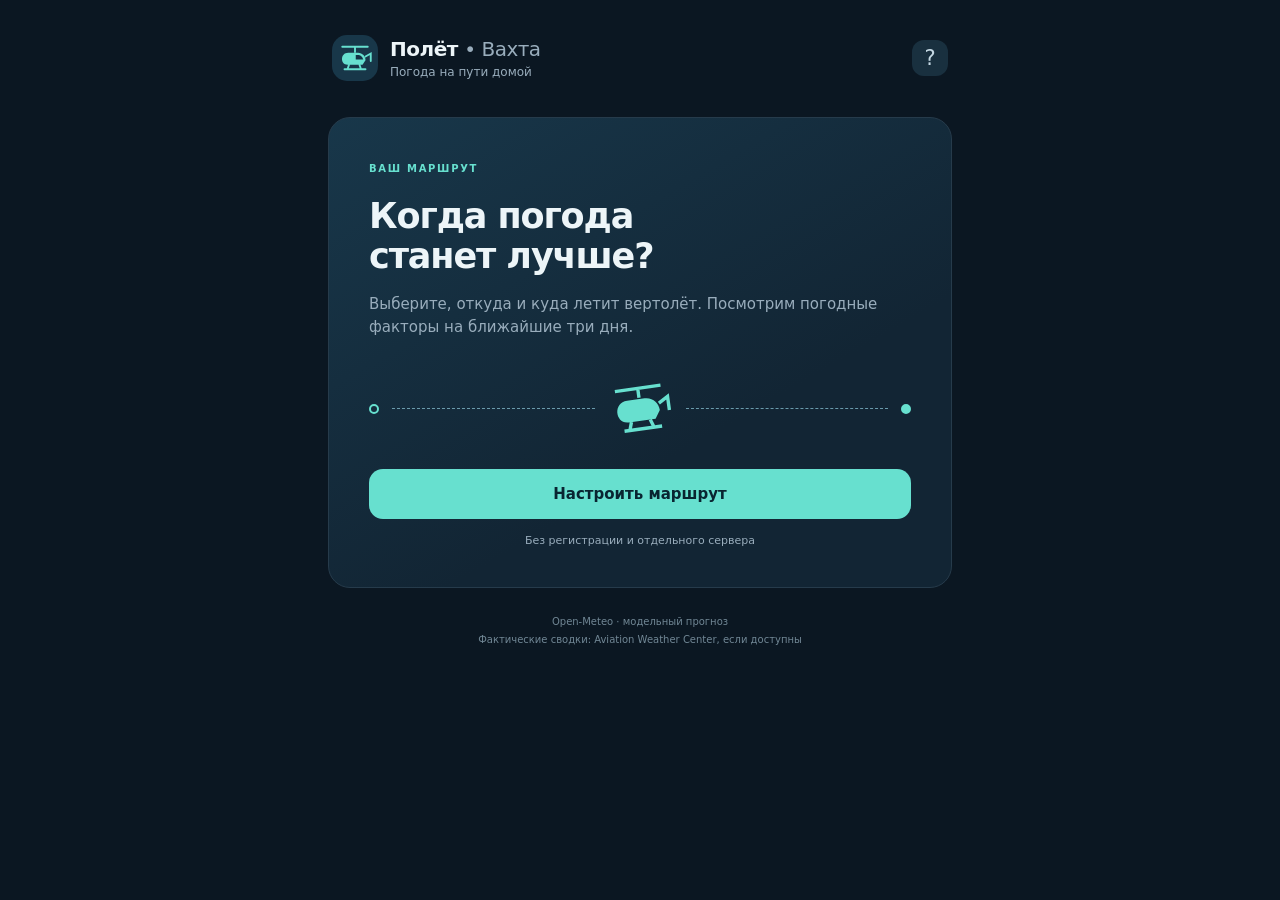
==== app/src/main/assets/index.html @ 20a87e96 "Create standalone Polet Vahta Android weather prototype 0.1.0" ====
<!doctype html><html lang="ru"><head><meta charset="utf-8"><meta name="viewport" content="width=device-width,initial-scale=1,maximum-scale=1"><meta name="theme-color" content="#0b1722"><title>Полёт • Вахта</title><link rel="stylesheet" href="style.css"></head>
<body>
<header><div class="brand"><div class="logo"><svg viewBox="0 0 48 48" fill="none"><path d="M7 9h34M24 9v7M10 39h28M16 33l-2 6m16-6 2 6m6-17 7-4v10" stroke="currentColor" stroke-width="2.5" stroke-linecap="round"/><path d="M15 17h13c6 0 10 5 10 10l-4 6H14C4 33 4 17 15 17Z" fill="currentColor"/><path d="M25 20h4c3 0 5 3 6 6H25Z" fill="#143245"/></svg></div><div><b>Полёт <span>• Вахта</span></b><small>Погода на пути домой</small></div></div><button class="icon" id="helpBtn" aria-label="Как работает оценка">?</button></header>
<main>
<section id="welcome" class="welcome card"><span class="eyebrow">ВАШ МАРШРУТ</span><h1>Когда погода<br>станет лучше?</h1><p>Выберите, откуда и куда летит вертолёт. Посмотрим погодные факторы на ближайшие три дня.</p><div class="flight-art"><span class="point"></span><span class="dash"></span><svg viewBox="0 0 48 48"><path d="M7 9h34M24 9v7M10 39h28M16 33l-2 6m16-6 2 6m6-17 7-4v10" stroke="currentColor" stroke-width="2.5" fill="none"/><path d="M15 17h13c6 0 10 5 10 10l-4 6H14C4 33 4 17 15 17Z" fill="currentColor"/></svg><span class="dash"></span><span class="point end"></span></div><button class="primary" id="startBtn">Настроить маршрут</button><small>Без регистрации и отдельного сервера</small></section>
<div id="dashboard" hidden>
<button id="routeBtn" class="route card"><div class="route-label">МАРШРУТ <span>Изменить ↗</span></div><div class="route-names"><b id="fromName"></b><span>→</span><b id="toName"></b></div><small id="routeMeta"></small></button>
<div class="update-line"><span id="updated">Погода ещё не загружена</span><button id="refreshBtn">↻ Обновить</button></div>
<div id="message" hidden role="status"></div>
<div class="tabs" id="days"></div>
<section id="summary" class="summary card"></section>
<div class="section-title"><h2>Почасовой прогноз</h2><button id="settingsBtn">Пороги оценки</button></div>
<p class="caption" id="timezone"></p><div id="hours"></div>
<section id="observations" class="card" hidden></section>
<section class="card limitations"><div class="section-title"><h2>Что пока неизвестно</h2><span class="tag">v0.1</span></div><p>Нет прогноза высоты нижней границы облаков, обледенения и турбулентности. Пять точек не покрывают весь маршрут. Прогноз у поверхности не описывает условия на высоте полёта.</p><p>Оценка показывает погодные факторы, а решение о рейсе принимает перевозчик.</p></section>
</div>
<footer>Open-Meteo · модельный прогноз<br>Фактические сводки: Aviation Weather Center, если доступны</footer>
</main>
<div id="modal" class="overlay" hidden><section class="sheet" role="dialog" aria-modal="true" aria-labelledby="modalTitle"><div class="sheet-head"><h2 id="modalTitle"></h2><button id="closeModal" class="icon" aria-label="Закрыть">×</button></div><div id="modalBody"></div></section></div>
<script src="engine.js"></script><script src="app.js"></script></body></html>
---- app/src/main/assets/style.css ----
:root{color-scheme:dark;--bg:#0b1722;--card:#122534;--line:#263b4b;--text:#edf5f8;--muted:#99adbc;--teal:#67e0cf;--yellow:#f6c668;--red:#ff9395;--green:#82dbc4;font-family:system-ui,-apple-system,Arial,sans-serif}*{box-sizing:border-box}body{margin:0;background:var(--bg);color:var(--text);font-size:15px}button,input{font:inherit}button{cursor:pointer;color:inherit;border:0}button:disabled{opacity:.55;cursor:default}button:focus-visible,input:focus-visible{outline:2px solid var(--teal);outline-offset:3px}[hidden]{display:none!important}header{display:flex;align-items:center;justify-content:space-between;padding:24px 22px 20px;max-width:660px;margin:auto}.brand{display:flex;gap:12px;align-items:center}.brand b{font-size:20px;letter-spacing:-.5px}.brand b span{font-weight:450;color:var(--muted)}.brand small{display:block;color:var(--muted);font-size:12px;margin-top:4px}.logo{background:#183749;color:var(--teal);width:46px;height:46px;padding:5px;border-radius:15px}.icon{background:#19303f;color:#c5d9e4;width:36px;height:36px;border-radius:12px;font-size:21px}main{padding:0 18px 24px;max-width:660px;margin:auto}.card{border:1px solid var(--line);background:var(--card);border-radius:22px;padding:20px;margin-bottom:16px}.welcome{padding:30px 24px;margin-top:16px;background:linear-gradient(150deg,#18374a,#122534 65%)}.eyebrow,.route-label{font-size:10px;font-weight:750;letter-spacing:1.7px;color:var(--teal)}h1{font-size:35px;line-height:1.15;letter-spacing:-1.1px;margin:20px 0 16px}p{line-height:1.55;color:var(--muted)}.welcome p{font-size:15px}.flight-art{display:flex;align-items:center;gap:13px;padding:22px 0 28px;color:var(--teal)}.flight-art svg{width:65px;height:65px;transform:rotate(-8deg)}.point{width:10px;height:10px;border-radius:50%;border:2px solid var(--teal)}.point.end{background:var(--teal)}.dash{flex:1;border-top:1px dashed #6a9aab}.primary{width:100%;background:var(--teal);color:#092531;font-weight:750;padding:15px;border-radius:14px;min-height:50px}.welcome>small{display:block;text-align:center;font-size:11px;color:var(--muted);margin-top:15px}.route{display:block;width:100%;text-align:left}.route-label{color:var(--muted);display:flex;justify-content:space-between}.route-label span{color:var(--teal);letter-spacing:0;font-size:12px}.route-names{display:flex;gap:13px;align-items:center;margin:14px 0 10px}.route-names b{font-size:18px;flex:1;overflow-wrap:anywhere}.route-names>span{color:var(--teal);font-size:24px}.route small{font-size:11px;color:var(--muted)}.update-line{display:flex;justify-content:space-between;align-items:center;gap:8px;font-size:11px;color:var(--muted);margin:-2px 2px 20px}.update-line button{color:var(--teal);background:none;padding:9px 0;white-space:nowrap}.tabs{display:flex;padding:5px;background:#142634;border-radius:15px;gap:4px;margin:0 0 16px}.tabs button{flex:1;background:transparent;color:var(--muted);padding:11px 3px;border-radius:11px;font-weight:600}.tabs button.selected{background:#2a485a;color:var(--text)}.tabs small{display:block;font-size:10px;font-weight:400;margin-top:4px}.summary{position:relative;background:linear-gradient(140deg,#183346,#122534);overflow:hidden}.status-line{display:flex;align-items:center;gap:8px;font-size:11px;font-weight:650;letter-spacing:.5px}.dot{width:8px;height:8px;border-radius:50%;background:currentColor;flex-shrink:0}.summary h2{font-size:25px;line-height:1.2;letter-spacing:-.6px;margin:14px 0 10px}.summary p{font-size:13px;margin:0 0 14px}.note{font-size:12px;padding:12px 14px;background:#0e1f2c;border-radius:12px;color:#abc0cf;line-height:1.5}.summary .note+.note{margin-top:8px}.section-title{display:flex;justify-content:space-between;align-items:center;gap:10px;margin:25px 2px 8px}h2{font-size:17px;margin:0}.section-title button{background:none;color:var(--teal);font-size:11px;padding:8px 0}.caption{font-size:11px;margin:0 2px 14px;color:var(--muted)}.hour{display:block;text-align:left;width:100%;padding:14px 15px;margin-bottom:9px;border:1px solid var(--line);border-radius:16px;background:#102230}.hour-top{display:flex;justify-content:space-between;gap:10px;align-items:center}.hour-top b{font-size:16px}.badge{font-size:10px;display:flex;align-items:center;gap:6px;font-weight:650}.green{color:var(--green)}.yellow{color:var(--yellow)}.red{color:var(--red)}.gray{color:var(--muted)}.metrics{display:grid;grid-template-columns:repeat(3,minmax(0,1fr));gap:7px;margin-top:13px}.metric{background:#172c3b;padding:9px 8px;border-radius:10px}.metric small{display:block;font-size:9px;color:var(--muted);margin-bottom:4px}.metric b{font-size:13px;font-weight:650}.hour-reason{color:var(--muted);font-size:11px;line-height:1.45;margin:10px 0 0}.limitations{margin-top:18px;background:#0e1e2b}.limitations .section-title{margin:0 0 12px}.limitations p{font-size:12px;margin:8px 0}.tag{background:#213747;border-radius:6px;color:var(--muted);padding:4px 7px;font-size:10px}footer{text-align:center;color:#718795;font-size:10px;line-height:1.8;margin-top:25px}.overlay{position:fixed;inset:0;background:#0009;z-index:10;display:flex;align-items:flex-end;justify-content:center}.sheet{width:100%;max-width:660px;max-height:94vh;overflow:auto;background:#102331;border:1px solid #304858;border-radius:24px 24px 0 0;padding:22px 20px 30px}.sheet-head{display:flex;align-items:center;justify-content:space-between;gap:12px;margin-bottom:20px}.sheet-head h2{font-size:21px}.sheet p{font-size:13px}.sheet label{display:block;font-size:12px;color:var(--muted);margin:12px 0 7px}input{width:100%;min-height:46px;background:#0b1b28;border:1px solid #345164;border-radius:10px;padding:11px 12px;color:var(--text)}input::placeholder{color:#678295}.two{display:grid;grid-template-columns:1fr 1fr;gap:12px}.field-group{padding:15px;border:1px solid var(--line);border-radius:15px;margin-bottom:15px}.field-group h3{font-size:14px;color:var(--teal);margin:0 0 10px}.search-row{display:flex;gap:8px}.search-row button{background:#244758;border-radius:10px;padding:0 13px;font-size:12px}.results button{display:block;text-align:left;background:#1b3545;border-radius:10px;margin-top:6px;padding:12px;width:100%;font-size:13px}.results small{display:block;color:var(--muted);margin-top:5px}.form-error,#message{color:var(--yellow);padding:12px;border-radius:12px;background:#362e24;font-size:12px;line-height:1.5;margin-bottom:14px}.table-wrap{overflow-x:auto;margin:14px 0}table{width:100%;border-collapse:collapse;font-size:11px;white-space:nowrap}th,td{text-align:left;padding:10px 8px;border-bottom:1px solid #284151}th{color:var(--muted);font-weight:400}.text-btn{width:100%;background:none;color:var(--teal);padding:14px}.empty{text-align:center;color:var(--muted);padding:30px 10px;font-size:13px}.obs{background:#172e3e;border-radius:12px;padding:13px;margin-top:12px}.obs b{font-size:13px}.obs small{display:block;color:var(--muted);font-size:11px;line-height:1.6;margin-top:7px}.mono{font-family:monospace;white-space:pre-wrap;overflow-wrap:anywhere;font-size:10px;color:var(--muted)}@media(min-width:600px){header{padding-top:35px}.welcome{padding:40px}.sheet{border-radius:24px;margin-bottom:20px}.overlay{align-items:center}.metrics{gap:12px}.metric{padding:10px 13px}}@media(prefers-reduced-motion:no-preference){button{transition:background .15s,opacity .15s}.sheet{animation:appear .18s ease-out}@keyframes appear{from{transform:translateY(15px);opacity:.6}to{transform:translateY(0);opacity:1}}}
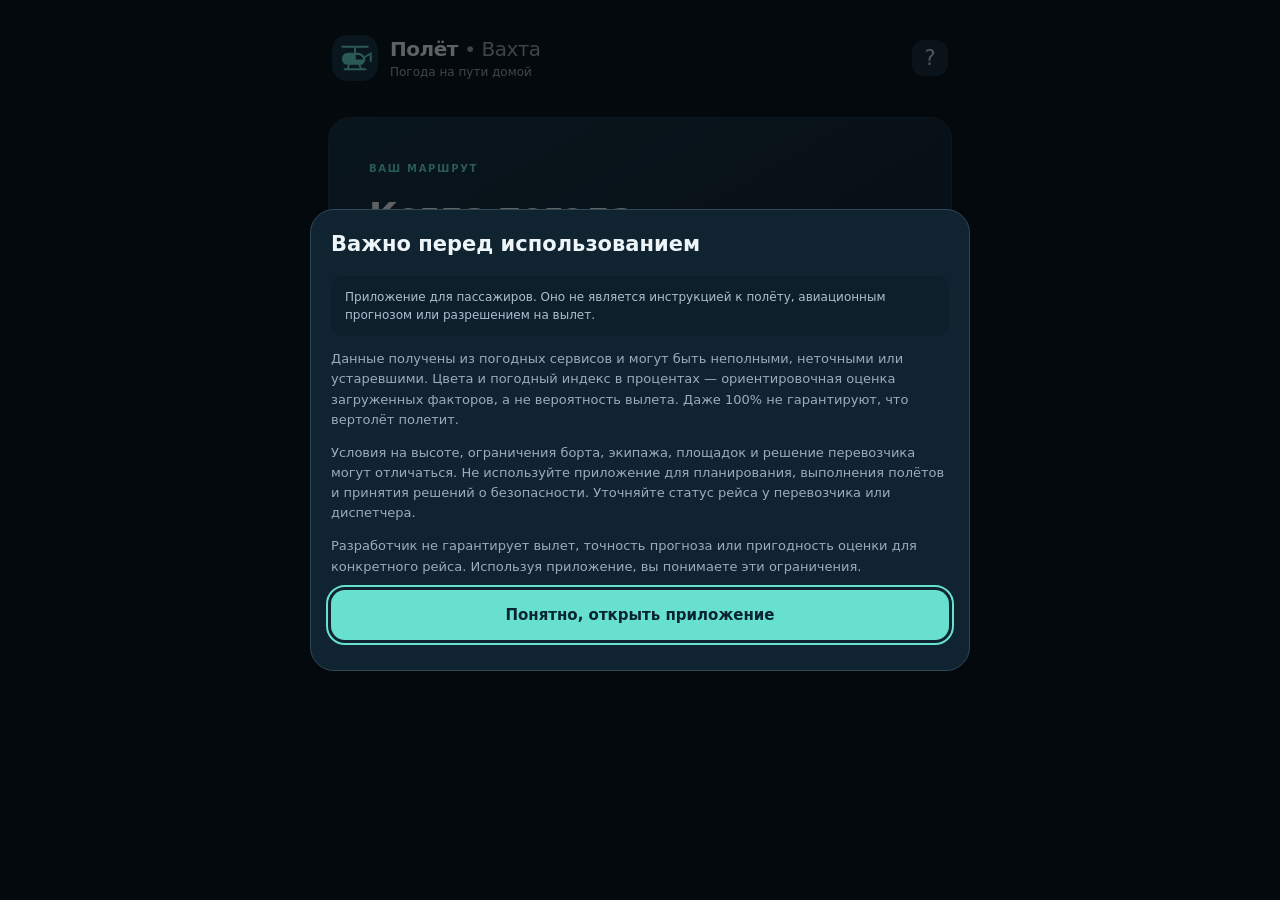
==== commit 87554f3a: "Flight Weather 0.3: unified route form, automatic duration, launch warning, percent index and GFS cl" ====
--- a/app/src/main/assets/index.html
+++ b/app/src/main/assets/index.html
@@ -4,17 +4,19 @@
 <main>
 <section id="welcome" class="welcome card"><span class="eyebrow">ВАШ МАРШРУТ</span><h1>Когда погода<br>станет лучше?</h1><p>Выберите, откуда и куда летит вертолёт. Посмотрим погодные факторы на ближайшие три дня.</p><div class="flight-art"><span class="point"></span><span class="dash"></span><svg viewBox="0 0 48 48"><path d="M7 9h34M24 9v7M10 39h28M16 33l-2 6m16-6 2 6m6-17 7-4v10" stroke="currentColor" stroke-width="2.5" fill="none"/><path d="M15 17h13c6 0 10 5 10 10l-4 6H14C4 33 4 17 15 17Z" fill="currentColor"/></svg><span class="dash"></span><span class="point end"></span></div><button class="primary" id="startBtn">Настроить маршрут</button><small>Без регистрации и отдельного сервера</small></section>
 <div id="dashboard" hidden>
-<button id="routeBtn" class="route card"><div class="route-label">МАРШРУТ <span>Изменить ↗</span></div><div class="route-names"><b id="fromName"></b><span>→</span><b id="toName"></b></div><small id="routeMeta"></small></button>
+<button id="routeBtn" class="route card"><div class="route-label">МАРШРУТ <span>Изменить ↗</span></div><div class="route-names"><b id="fromName"></b><span>→</span><b id="toName"></b></div><small id="routeMeta"></small><div class="flight-inline"><div class="route-label">ВАШ РЕЙС</div><div class="flight-main"><b id="helicopterLabel">Ми-8</b><span id="flightDate"></span></div><small id="flightMeta"></small></div></button>
 <div class="update-line"><span id="updated">Погода ещё не загружена</span><button id="refreshBtn">↻ Обновить</button></div>
 <div id="message" hidden role="status"></div>
 <div class="tabs" id="days"></div>
 <section id="summary" class="summary card"></section>
 <div class="section-title"><h2>Почасовой прогноз</h2><button id="settingsBtn">Пороги оценки</button></div>
 <p class="caption" id="timezone"></p><div id="hours"></div>
+<section id="cloudPanel" class="card"></section>
+<section id="tafPanel" class="card" hidden></section>
 <section id="observations" class="card" hidden></section>
-<section class="card limitations"><div class="section-title"><h2>Что пока неизвестно</h2><span class="tag">v0.1</span></div><p>Нет прогноза высоты нижней границы облаков, обледенения и турбулентности. Пять точек не покрывают весь маршрут. Прогноз у поверхности не описывает условия на высоте полёта.</p><p>Оценка показывает погодные факторы, а решение о рейсе принимает перевозчик.</p></section>
+<section class="card limitations"><div class="section-title"><h2>Что пока неизвестно</h2><span class="tag">v0.3</span></div><p>Высота облаков из GFS — приблизительный прогноз для пяти точек. TAF доступен у указанных аэродромов на срок его действия. Обледенение и турбулентность пока не оцениваются. Пять точек не покрывают весь маршрут. Прогноз у поверхности не описывает условия на высоте полёта.</p><p>Оценка показывает погодные факторы, а решение о рейсе принимает перевозчик.</p></section>
 </div>
-<footer>Open-Meteo · модельный прогноз<br>Фактические сводки: Aviation Weather Center, если доступны</footer>
+<footer>Open-Meteo · NOAA GFS / UCAR · модельные прогнозы<br>Фактические сводки: Aviation Weather Center, если доступны</footer>
 </main>
 <div id="modal" class="overlay" hidden><section class="sheet" role="dialog" aria-modal="true" aria-labelledby="modalTitle"><div class="sheet-head"><h2 id="modalTitle"></h2><button id="closeModal" class="icon" aria-label="Закрыть">×</button></div><div id="modalBody"></div></section></div>
-<script src="engine.js"></script><script src="app.js"></script></body></html>
+<script src="catalog.js"></script><script src="engine.js"></script><script src="app.js"></script></body></html>
--- a/app/src/main/assets/style.css
+++ b/app/src/main/assets/style.css
@@ -1 +1,7 @@
 :root{color-scheme:dark;--bg:#0b1722;--card:#122534;--line:#263b4b;--text:#edf5f8;--muted:#99adbc;--teal:#67e0cf;--yellow:#f6c668;--red:#ff9395;--green:#82dbc4;font-family:system-ui,-apple-system,Arial,sans-serif}*{box-sizing:border-box}body{margin:0;background:var(--bg);color:var(--text);font-size:15px}button,input{font:inherit}button{cursor:pointer;color:inherit;border:0}button:disabled{opacity:.55;cursor:default}button:focus-visible,input:focus-visible{outline:2px solid var(--teal);outline-offset:3px}[hidden]{display:none!important}header{display:flex;align-items:center;justify-content:space-between;padding:24px 22px 20px;max-width:660px;margin:auto}.brand{display:flex;gap:12px;align-items:center}.brand b{font-size:20px;letter-spacing:-.5px}.brand b span{font-weight:450;color:var(--muted)}.brand small{display:block;color:var(--muted);font-size:12px;margin-top:4px}.logo{background:#183749;color:var(--teal);width:46px;height:46px;padding:5px;border-radius:15px}.icon{background:#19303f;color:#c5d9e4;width:36px;height:36px;border-radius:12px;font-size:21px}main{padding:0 18px 24px;max-width:660px;margin:auto}.card{border:1px solid var(--line);background:var(--card);border-radius:22px;padding:20px;margin-bottom:16px}.welcome{padding:30px 24px;margin-top:16px;background:linear-gradient(150deg,#18374a,#122534 65%)}.eyebrow,.route-label{font-size:10px;font-weight:750;letter-spacing:1.7px;color:var(--teal)}h1{font-size:35px;line-height:1.15;letter-spacing:-1.1px;margin:20px 0 16px}p{line-height:1.55;color:var(--muted)}.welcome p{font-size:15px}.flight-art{display:flex;align-items:center;gap:13px;padding:22px 0 28px;color:var(--teal)}.flight-art svg{width:65px;height:65px;transform:rotate(-8deg)}.point{width:10px;height:10px;border-radius:50%;border:2px solid var(--teal)}.point.end{background:var(--teal)}.dash{flex:1;border-top:1px dashed #6a9aab}.primary{width:100%;background:var(--teal);color:#092531;font-weight:750;padding:15px;border-radius:14px;min-height:50px}.welcome>small{display:block;text-align:center;font-size:11px;color:var(--muted);margin-top:15px}.route{display:block;width:100%;text-align:left}.route-label{color:var(--muted);display:flex;justify-content:space-between}.route-label span{color:var(--teal);letter-spacing:0;font-size:12px}.route-names{display:flex;gap:13px;align-items:center;margin:14px 0 10px}.route-names b{font-size:18px;flex:1;overflow-wrap:anywhere}.route-names>span{color:var(--teal);font-size:24px}.route small{font-size:11px;color:var(--muted)}.update-line{display:flex;justify-content:space-between;align-items:center;gap:8px;font-size:11px;color:var(--muted);margin:-2px 2px 20px}.update-line button{color:var(--teal);background:none;padding:9px 0;white-space:nowrap}.tabs{display:flex;padding:5px;background:#142634;border-radius:15px;gap:4px;margin:0 0 16px}.tabs button{flex:1;background:transparent;color:var(--muted);padding:11px 3px;border-radius:11px;font-weight:600}.tabs button.selected{background:#2a485a;color:var(--text)}.tabs small{display:block;font-size:10px;font-weight:400;margin-top:4px}.summary{position:relative;background:linear-gradient(140deg,#183346,#122534);overflow:hidden}.status-line{display:flex;align-items:center;gap:8px;font-size:11px;font-weight:650;letter-spacing:.5px}.dot{width:8px;height:8px;border-radius:50%;background:currentColor;flex-shrink:0}.summary h2{font-size:25px;line-height:1.2;letter-spacing:-.6px;margin:14px 0 10px}.summary p{font-size:13px;margin:0 0 14px}.note{font-size:12px;padding:12px 14px;background:#0e1f2c;border-radius:12px;color:#abc0cf;line-height:1.5}.summary .note+.note{margin-top:8px}.section-title{display:flex;justify-content:space-between;align-items:center;gap:10px;margin:25px 2px 8px}h2{font-size:17px;margin:0}.section-title button{background:none;color:var(--teal);font-size:11px;padding:8px 0}.caption{font-size:11px;margin:0 2px 14px;color:var(--muted)}.hour{display:block;text-align:left;width:100%;padding:14px 15px;margin-bottom:9px;border:1px solid var(--line);border-radius:16px;background:#102230}.hour-top{display:flex;justify-content:space-between;gap:10px;align-items:center}.hour-top b{font-size:16px}.badge{font-size:10px;display:flex;align-items:center;gap:6px;font-weight:650}.green{color:var(--green)}.yellow{color:var(--yellow)}.red{color:var(--red)}.gray{color:var(--muted)}.metrics{display:grid;grid-template-columns:repeat(3,minmax(0,1fr));gap:7px;margin-top:13px}.metric{background:#172c3b;padding:9px 8px;border-radius:10px}.metric small{display:block;font-size:9px;color:var(--muted);margin-bottom:4px}.metric b{font-size:13px;font-weight:650}.hour-reason{color:var(--muted);font-size:11px;line-height:1.45;margin:10px 0 0}.limitations{margin-top:18px;background:#0e1e2b}.limitations .section-title{margin:0 0 12px}.limitations p{font-size:12px;margin:8px 0}.tag{background:#213747;border-radius:6px;color:var(--muted);padding:4px 7px;font-size:10px}footer{text-align:center;color:#718795;font-size:10px;line-height:1.8;margin-top:25px}.overlay{position:fixed;inset:0;background:#0009;z-index:10;display:flex;align-items:flex-end;justify-content:center}.sheet{width:100%;max-width:660px;max-height:94vh;overflow:auto;background:#102331;border:1px solid #304858;border-radius:24px 24px 0 0;padding:22px 20px 30px}.sheet-head{display:flex;align-items:center;justify-content:space-between;gap:12px;margin-bottom:20px}.sheet-head h2{font-size:21px}.sheet p{font-size:13px}.sheet label{display:block;font-size:12px;color:var(--muted);margin:12px 0 7px}input{width:100%;min-height:46px;background:#0b1b28;border:1px solid #345164;border-radius:10px;padding:11px 12px;color:var(--text)}input::placeholder{color:#678295}.two{display:grid;grid-template-columns:1fr 1fr;gap:12px}.field-group{padding:15px;border:1px solid var(--line);border-radius:15px;margin-bottom:15px}.field-group h3{font-size:14px;color:var(--teal);margin:0 0 10px}.search-row{display:flex;gap:8px}.search-row button{background:#244758;border-radius:10px;padding:0 13px;font-size:12px}.results button{display:block;text-align:left;background:#1b3545;border-radius:10px;margin-top:6px;padding:12px;width:100%;font-size:13px}.results small{display:block;color:var(--muted);margin-top:5px}.form-error,#message{color:var(--yellow);padding:12px;border-radius:12px;background:#362e24;font-size:12px;line-height:1.5;margin-bottom:14px}.table-wrap{overflow-x:auto;margin:14px 0}table{width:100%;border-collapse:collapse;font-size:11px;white-space:nowrap}th,td{text-align:left;padding:10px 8px;border-bottom:1px solid #284151}th{color:var(--muted);font-weight:400}.text-btn{width:100%;background:none;color:var(--teal);padding:14px}.empty{text-align:center;color:var(--muted);padding:30px 10px;font-size:13px}.obs{background:#172e3e;border-radius:12px;padding:13px;margin-top:12px}.obs b{font-size:13px}.obs small{display:block;color:var(--muted);font-size:11px;line-height:1.6;margin-top:7px}.mono{font-family:monospace;white-space:pre-wrap;overflow-wrap:anywhere;font-size:10px;color:var(--muted)}@media(min-width:600px){header{padding-top:35px}.welcome{padding:40px}.sheet{border-radius:24px;margin-bottom:20px}.overlay{align-items:center}.metrics{gap:12px}.metric{padding:10px 13px}}@media(prefers-reduced-motion:no-preference){button{transition:background .15s,opacity .15s}.sheet{animation:appear .18s ease-out}@keyframes appear{from{transform:translateY(15px);opacity:.6}to{transform:translateY(0);opacity:1}}}
+
+.flight-card{display:block;width:100%;text-align:left;background:#142c3c;padding:17px 20px;margin-top:-4px}.flight-main{display:flex;justify-content:space-between;align-items:center;gap:10px;margin:12px 0 8px}.flight-main b{font-size:18px}.flight-main span{font-size:12px;color:var(--teal)}.flight-card small{font-size:11px;color:var(--muted);line-height:1.5}.score-row{display:flex;align-items:center;justify-content:space-between;gap:15px;margin:12px 0}.score-caption{font-size:10px;color:var(--muted);line-height:1.5}.score-number{font-size:29px;font-weight:750;letter-spacing:-1px}.score-number small{font-size:12px;letter-spacing:0;font-weight:450;color:var(--muted)}.score-track{height:5px;background:#28414f;border-radius:5px;margin-top:7px;overflow:hidden}.score-track i{display:block;height:100%;background:currentColor;border-radius:5px}.score-detail{font-size:12px;padding:7px 10px;background:#203b4b;border-radius:9px}.coverage{display:flex;justify-content:space-between;align-items:center;gap:8px;color:var(--muted);font-size:10px;border-top:1px solid #29404e;margin-top:11px;padding-top:10px}.coverage button{font-size:10px;background:transparent;color:var(--teal)}select{font:inherit;background:#0b1b28;border:1px solid #345164;color:var(--text);border-radius:10px;min-height:48px;width:100%;padding:11px 10px}option{background:#122534}input[type=date],input[type=time]{min-width:0}.model-hint{font-size:11px;color:var(--muted);line-height:1.5;margin:9px 0 15px}.aircraft-info{padding:13px;border-radius:12px;background:#173445;font-size:12px;line-height:1.5;margin:12px 0}.aircraft-info b{color:var(--teal)}.aircraft-info p{font-size:11px;margin:6px 0}.coverage-list{display:grid;gap:8px;margin:15px 0}.coverage-item{display:flex;justify-content:space-between;gap:8px;background:#172e3e;border-radius:10px;padding:10px 12px;font-size:12px}.airports{display:flex;gap:6px;overflow-x:auto;margin-top:10px;padding-bottom:5px}.airports button{flex-shrink:0;background:#254252;color:#c7dfe7;font-size:11px;border-radius:8px;padding:9px}.flight-focus{border-color:#62cfbf;background:#142f3e}.hour-top .focus-tag{font-size:9px;color:var(--teal);font-weight:500}.taf-time{font-size:11px;color:var(--muted);margin-top:8px}.taf-group{padding:11px;background:#172d3c;border-radius:11px;margin:8px 0}.taf-group b{font-size:12px}.taf-group p{font-size:11px;margin:6px 0}.summary .score-number{font-size:35px}.summary .score-row{margin-bottom:16px}
+
+.score-number{white-space:nowrap;font-size:34px;flex-shrink:0;line-height:1.15}.score-number small{font-size:20px;margin-left:2px;vertical-align:baseline}.score-row>div:first-child{min-width:0}.score-caption{line-height:1.5}.flight-inline{border-top:1px solid #264252;margin-top:16px;padding-top:14px}.check-label{display:flex;gap:10px;align-items:center;margin:18px 0}.check-label input{width:20px;height:20px;flex-shrink:0}input:disabled{opacity:.8}
+
+.cloud-hour{font-size:12px;color:var(--muted);margin:10px 0 0}td small{display:block;font-size:9px;color:var(--muted);margin-top:4px}
